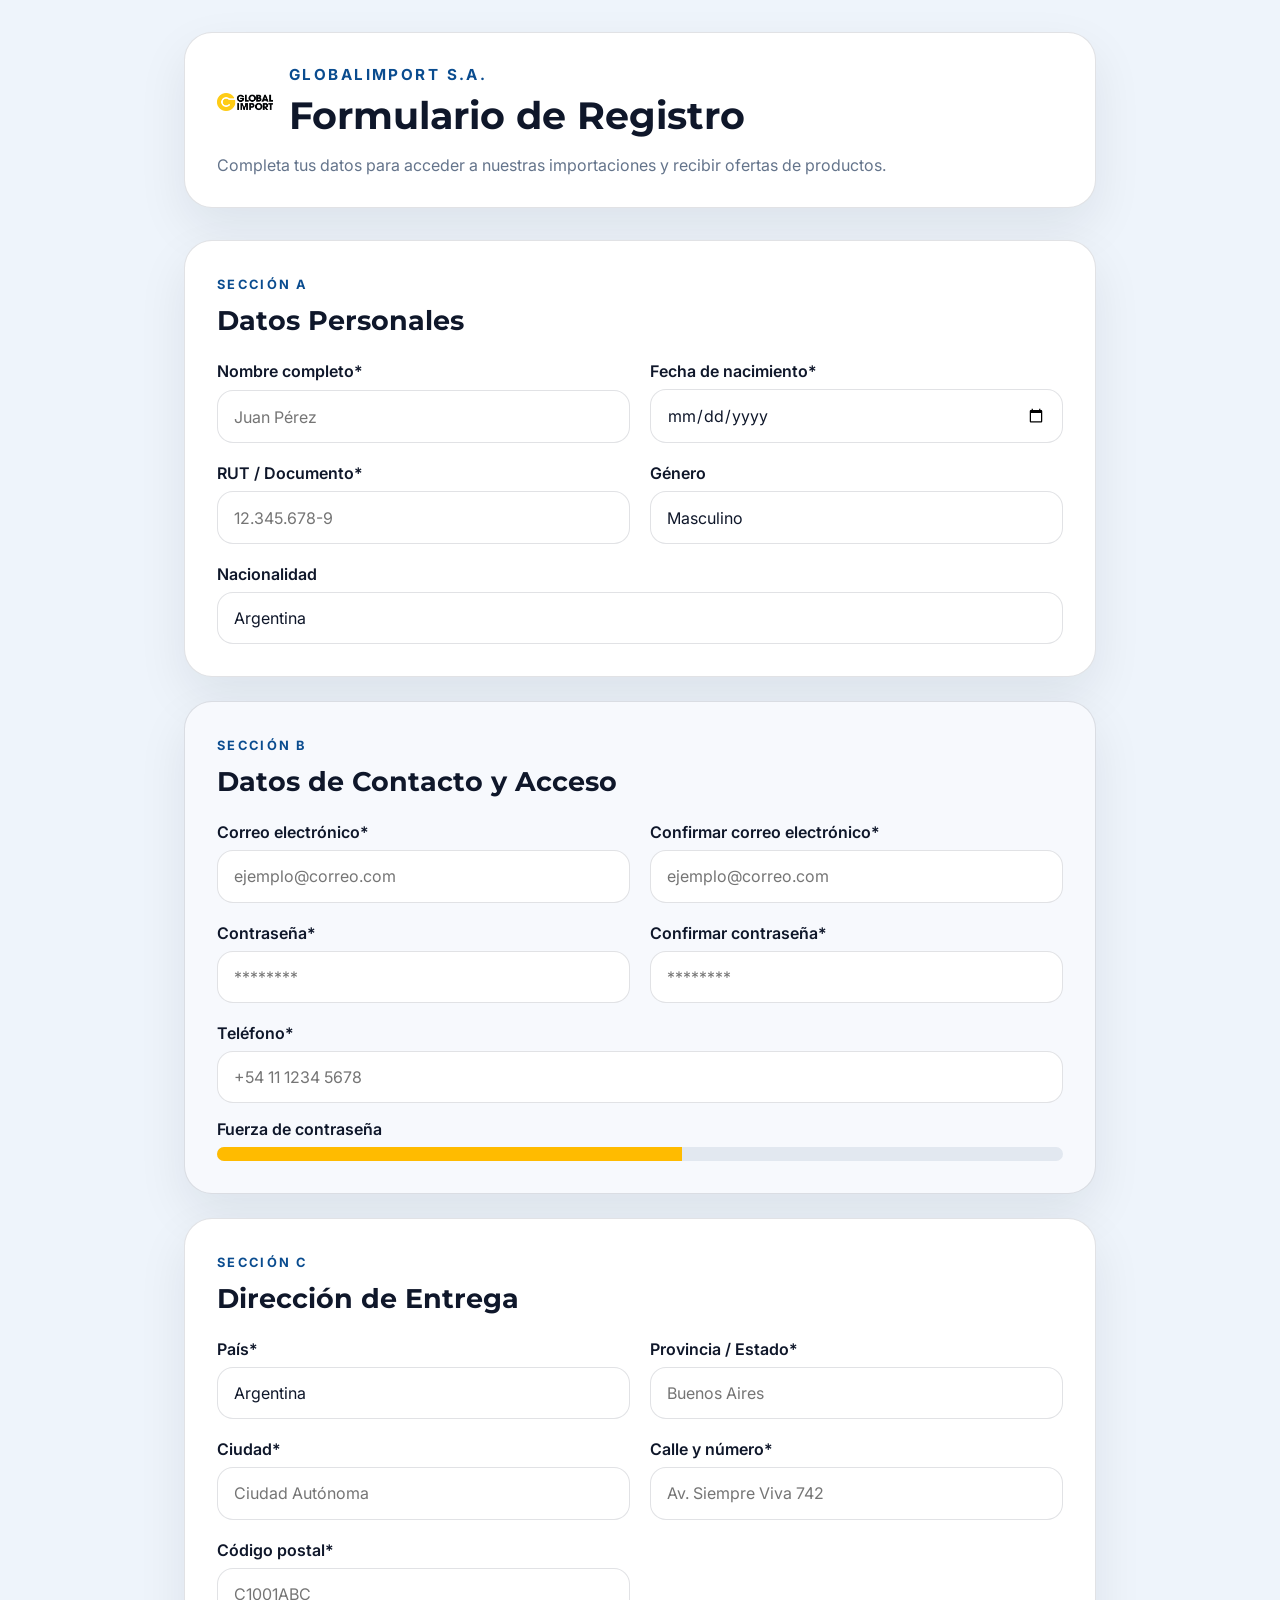
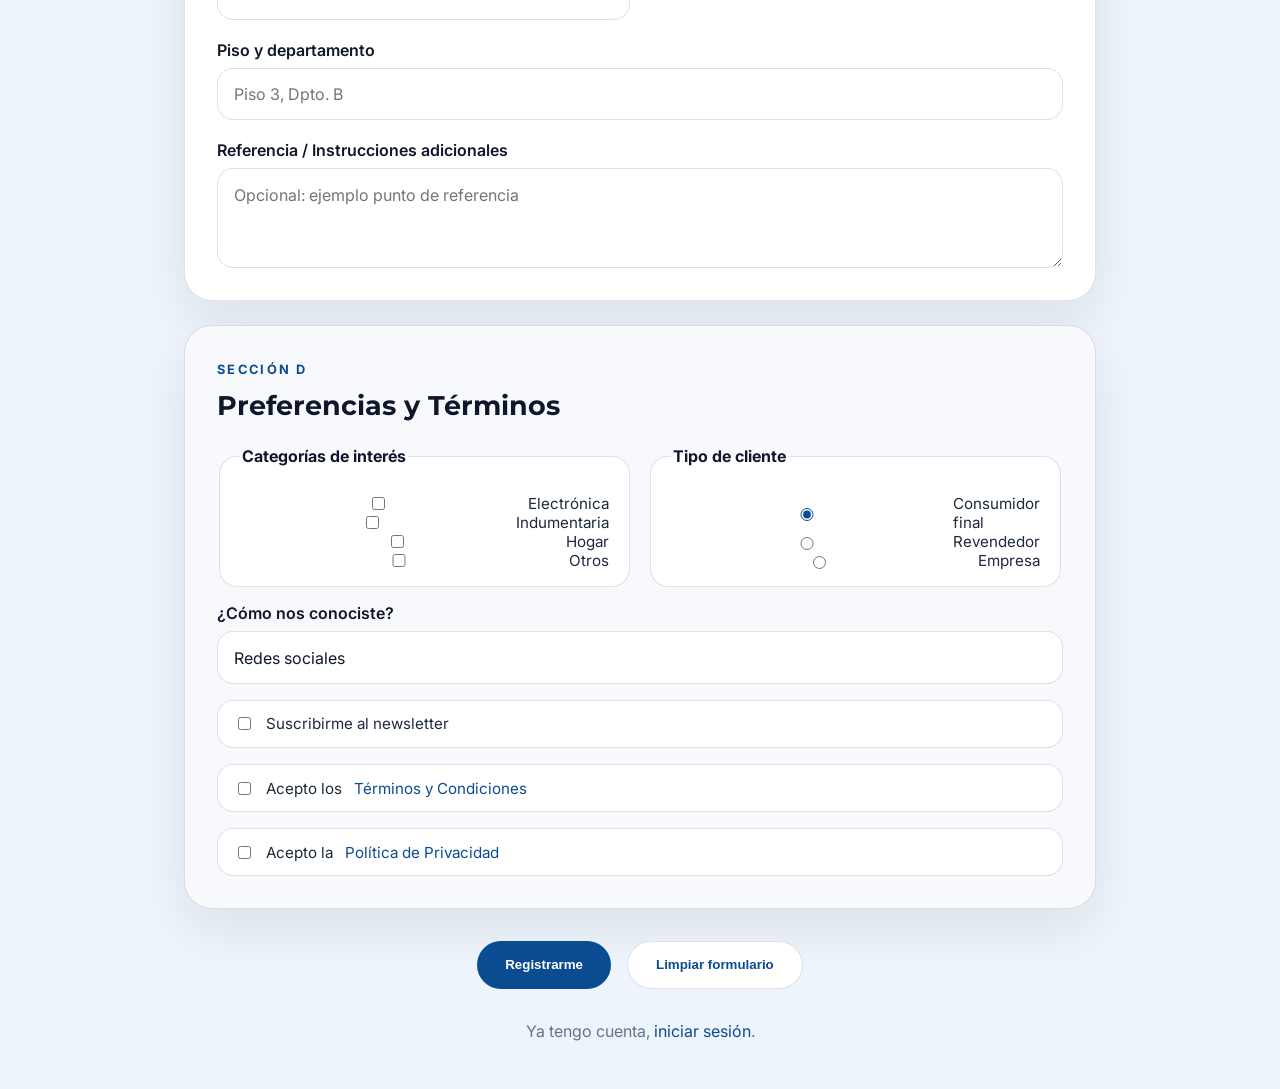
==== registro.html @ d41f2938 "Se agrego el registro del sitio web" ====
<!DOCTYPE html>
<html lang="es">
<head>
    <meta charset="UTF-8">
    <meta name="viewport" content="width=device-width, initial-scale=1.0">
    <title>Registro | GlobalImport S.A.</title>
    <link rel="preconnect" href="https://fonts.googleapis.com">
    <link rel="preconnect" href="https://fonts.gstatic.com" crossorigin>
    <link href="https://fonts.googleapis.com/css2?family=Inter:wght@400;500;600;700&family=Montserrat:wght@500;600;700&display=swap" rel="stylesheet">
    <link rel="stylesheet" href="registro.css">
</head>
<body>
    <div class="page-shell">
        <header class="form-header">
            <div class="brand">
                <img src="assets/imagenes/logo.png" alt="Logo GlobalImport">
                <div>
                    <p class="brand-label">GlobalImport S.A.</p>
                    <h1>Formulario de Registro</h1>
                </div>
            </div>
            <p class="form-intro">Completa tus datos para acceder a nuestras importaciones y recibir ofertas de productos.</p>
        </header>

        <form class="register-form" action="#" method="post" novalidate>
            <section class="form-section">
                <div class="section-heading">
                    <span>Sección A</span>
                    <h2>Datos Personales</h2>
                </div>
                <div class="fields-grid">
                    <label class="field-group">
                        <span>Nombre completo*</span>
                        <input type="text" name="nombre" required placeholder="Juan Pérez" />
                    </label>
                    <label class="field-group">
                        <span>Fecha de nacimiento*</span>
                        <input type="date" name="nacimiento" required />
                    </label>
                    <label class="field-group">
                        <span>RUT / Documento*</span>
                        <input type="text" name="documento" required placeholder="12.345.678-9" />
                    </label>
                    <label class="field-group">
                        <span>Género</span>
                        <select name="genero">
                            <option value="masculino">Masculino</option>
                            <option value="femenino">Femenino</option>
                            <option value="no-binario">No binario</option>
                            <option value="prefiero-no-decir">Prefiero no decir</option>
                        </select>
                    </label>
                    <label class="field-group full-width">
                        <span>Nacionalidad</span>
                        <select name="nacionalidad">
                            <option value="argentina">Argentina</option>
                            <option value="chile">Chile</option>
                            <option value="brasil">Brasil</option>
                            <option value="uruguay">Uruguay</option>
                            <option value="paraguay">Paraguay</option>
                            <option value="mexico">México</option>
                            <option value="peru">Perú</option>
                            <option value="colombia">Colombia</option>
                        </select>
                    </label>
                </div>
            </section>

            <section class="form-section alternate">
                <div class="section-heading">
                    <span>Sección B</span>
                    <h2>Datos de Contacto y Acceso</h2>
                </div>
                <div class="fields-grid">
                    <label class="field-group">
                        <span>Correo electrónico*</span>
                        <input type="email" name="email" required placeholder="ejemplo@correo.com" />
                    </label>
                    <label class="field-group">
                        <span>Confirmar correo electrónico*</span>
                        <input type="email" name="email_confirm" required placeholder="ejemplo@correo.com" />
                    </label>
                    <label class="field-group">
                        <span>Contraseña*</span>
                        <input type="password" name="password" required placeholder="********" />
                    </label>
                    <label class="field-group">
                        <span>Confirmar contraseña*</span>
                        <input type="password" name="password_confirm" required placeholder="********" />
                    </label>
                    <label class="field-group full-width">
                        <span>Teléfono*</span>
                        <input type="tel" name="telefono" required placeholder="+54 11 1234 5678" />
                    </label>
                </div>
                <div class="strength-indicator">
                    <p>Fuerza de contraseña</p>
                    <div class="strength-bar">
                        <span class="strength-fill"></span>
                    </div>
                </div>
            </section>

            <section class="form-section">
                <div class="section-heading">
                    <span>Sección C</span>
                    <h2>Dirección de Entrega</h2>
                </div>
                <div class="fields-grid">
                    <label class="field-group">
                        <span>País*</span>
                        <select name="pais" required>
                            <option value="argentina">Argentina</option>
                            <option value="chile">Chile</option>
                            <option value="brasil">Brasil</option>
                            <option value="uruguay">Uruguay</option>
                            <option value="paraguay">Paraguay</option>
                            <option value="mexico">México</option>
                            <option value="peru">Perú</option>
                            <option value="colombia">Colombia</option>
                        </select>
                    </label>
                    <label class="field-group">
                        <span>Provincia / Estado*</span>
                        <input type="text" name="provincia" required placeholder="Buenos Aires" />
                    </label>
                    <label class="field-group">
                        <span>Ciudad*</span>
                        <input type="text" name="ciudad" required placeholder="Ciudad Autónoma" />
                    </label>
                    <label class="field-group">
                        <span>Calle y número*</span>
                        <input type="text" name="calle" required placeholder="Av. Siempre Viva 742" />
                    </label>
                    <label class="field-group">
                        <span>Código postal*</span>
                        <input type="text" name="codigo_postal" required placeholder="C1001ABC" />
                    </label>
                    <label class="field-group full-width">
                        <span>Piso y departamento</span>
                        <input type="text" name="piso_departamento" placeholder="Piso 3, Dpto. B" />
                    </label>
                    <label class="field-group full-width">
                        <span>Referencia / Instrucciones adicionales</span>
                        <textarea name="referencia" maxlength="200" placeholder="Opcional: ejemplo punto de referencia"></textarea>
                    </label>
                </div>
            </section>

            <section class="form-section alternate">
                <div class="section-heading">
                    <span>Sección D</span>
                    <h2>Preferencias y Términos</h2>
                </div>
                <div class="fields-grid checkbox-grid">
                    <fieldset class="checkbox-group">
                        <legend>Categorías de interés</legend>
                        <label><input type="checkbox" name="categoria" value="electronica"> Electrónica</label>
                        <label><input type="checkbox" name="categoria" value="indumentaria"> Indumentaria</label>
                        <label><input type="checkbox" name="categoria" value="hogar"> Hogar</label>
                        <label><input type="checkbox" name="categoria" value="otros"> Otros</label>
                    </fieldset>
                    <fieldset class="checkbox-group">
                        <legend>Tipo de cliente</legend>
                        <label><input type="radio" name="cliente" value="consumidor" checked> Consumidor final</label>
                        <label><input type="radio" name="cliente" value="revendedor"> Revendedor</label>
                        <label><input type="radio" name="cliente" value="empresa"> Empresa</label>
                    </fieldset>
                    <label class="field-group full-width">
                        <span>¿Cómo nos conociste?</span>
                        <select name="conociste">
                            <option value="redes-sociales">Redes sociales</option>
                            <option value="recomendacion">Recomendación</option>
                            <option value="busqueda-web">Búsqueda web</option>
                            <option value="publicidad">Publicidad</option>
                            <option value="otro">Otro</option>
                        </select>
                    </label>
                    <label class="checkbox-inline"><input type="checkbox" name="newsletter"> Suscribirme al newsletter</label>
                    <label class="checkbox-inline"><input type="checkbox" name="terminos" required> Acepto los <a href="#">Términos y Condiciones</a></label>
                    <label class="checkbox-inline"><input type="checkbox" name="privacidad" required> Acepto la <a href="#">Política de Privacidad</a></label>
                </div>
            </section>

            <div class="form-actions">
                <button type="submit" class="btn-primary">Registrarme</button>
                <button type="reset" class="btn-secondary">Limpiar formulario</button>
            </div>

            <p class="login-link">Ya tengo cuenta, <a href="#">iniciar sesión</a>.</p>
        </form>
    </div>
</body>
</html>
---- registro.css ----
:root {
    --color-primary: #0a4c8f;
    --color-secondary: #ffbb00;
    --color-surface: #ffffff;
    --color-muted: #64748b;
    --color-border: rgba(15, 23, 42, 0.12);
    --color-bg: #eef4fb;
    --color-alt: #f7f9fd;
    --shadow: 0 20px 50px rgba(15, 23, 42, 0.08);
    --font-sans: "Inter", sans-serif;
    --font-display: "Montserrat", sans-serif;
}

* {
    box-sizing: border-box;
}

html, body {
    margin: 0;
    padding: 0;
    background: var(--color-bg);
    font-family: var(--font-sans);
    color: #0f172a;
}

body {
    min-height: 100vh;
}

img {
    max-width: 100%;
    display: block;
}

a {
    color: var(--color-primary);
    text-decoration: none;
}

a:hover {
    text-decoration: underline;
}

.page-shell {
    max-width: 960px;
    margin: 0 auto;
    padding: 2rem 1.5rem 3rem;
}

.form-header {
    background: var(--color-surface);
    border: 1px solid var(--color-border);
    border-radius: 28px;
    padding: 2rem;
    box-shadow: var(--shadow);
    margin-bottom: 2rem;
}

.brand {
    display: flex;
    align-items: center;
    gap: 1rem;
}

.brand img {
    width: 56px;
    height: 56px;
    object-fit: contain;
}

.brand-label {
    margin: 0;
    font-size: 0.95rem;
    color: var(--color-primary);
    text-transform: uppercase;
    letter-spacing: 0.16em;
    font-weight: 700;
}

.form-header h1 {
    margin: 0.5rem 0 0;
    font-family: var(--font-display);
    font-size: clamp(2rem, 3vw, 2.6rem);
}

.form-intro {
    margin: 1rem 0 0;
    color: var(--color-muted);
    max-width: 680px;
}

.register-form {
    display: grid;
    gap: 1.5rem;
}

.form-section {
    background: var(--color-surface);
    border: 1px solid var(--color-border);
    border-radius: 28px;
    padding: 2rem;
    box-shadow: var(--shadow);
}

.form-section.alternate {
    background: var(--color-alt);
}

.section-heading span {
    display: inline-block;
    margin-bottom: 0.75rem;
    color: var(--color-primary);
    font-weight: 700;
    text-transform: uppercase;
    letter-spacing: 0.18em;
    font-size: 0.8rem;
}

.section-heading h2 {
    margin: 0;
    font-family: var(--font-display);
    font-size: 1.7rem;
}

.fields-grid {
    display: grid;
    gap: 1.25rem;
    grid-template-columns: repeat(2, minmax(0, 1fr));
    margin-top: 1.5rem;
}

.field-group {
    display: grid;
    gap: 0.5rem;
}

.field-group.full-width {
    grid-column: 1 / -1;
}

.field-group span {
    font-weight: 600;
}

input,
select,
textarea {
    width: 100%;
    padding: 0.95rem 1rem;
    border: 1px solid var(--color-border);
    border-radius: 16px;
    background: #fff;
    color: #0f172a;
    font: inherit;
}

textarea {
    min-height: 100px;
    resize: vertical;
}

select {
    appearance: none;
}

.checkbox-grid {
    display: grid;
    gap: 1rem;
    grid-template-columns: repeat(2, minmax(0, 1fr));
    margin-top: 1.5rem;
}

.checkbox-group {
    border: 1px solid var(--color-border);
    border-radius: 18px;
    padding: 1rem 1.25rem;
    background: #fff;
}

.checkbox-group legend {
    font-weight: 700;
    margin-bottom: 0.75rem;
}

.checkbox-group label,
.checkbox-inline {
    display: flex;
    align-items: center;
    gap: 0.75rem;
    font-size: 0.95rem;
    color: #1e293b;
}

.checkbox-inline {
    grid-column: 1 / -1;
    padding: 0.85rem 1rem;
    border: 1px solid var(--color-border);
    border-radius: 16px;
    background: #fff;
}

.checkbox-inline input {
    width: auto;
}

.checkbox-group input,
.checkbox-inline input {
    accent-color: var(--color-primary);
}

.strength-indicator {
    margin-top: 1rem;
    display: grid;
    gap: 0.5rem;
}

.strength-indicator p {
    margin: 0;
    font-weight: 600;
}

.strength-bar {
    width: 100%;
    height: 0.85rem;
    border-radius: 999px;
    background: #e2e8f0;
    overflow: hidden;
}

.strength-fill {
    display: block;
    width: 55%;
    height: 100%;
    background: var(--color-secondary);
}

.form-actions {
    display: flex;
    justify-content: center;
    gap: 1rem;
    flex-wrap: wrap;
    margin-top: 0.5rem;
}

button {
    border: none;
    border-radius: 999px;
    padding: 0.95rem 1.75rem;
    cursor: pointer;
    font-weight: 700;
}

.btn-primary {
    background: var(--color-primary);
    color: #fff;
}

.btn-secondary {
    background: #fff;
    color: var(--color-primary);
    border: 1px solid var(--color-border);
}

.login-link {
    text-align: center;
    margin: 0.5rem 0 0;
    color: var(--color-muted);
}

@media (max-width: 820px) {
    .fields-grid,
    .checkbox-grid {
        grid-template-columns: 1fr;
    }

    .form-section {
        padding: 1.5rem;
    }
}

@media (max-width: 520px) {
    .page-shell {
        padding: 1.5rem 1rem 2rem;
    }

    .form-header,
    .form-section {
        border-radius: 22px;
    }

    .brand {
        flex-direction: column;
        align-items: flex-start;
    }
}
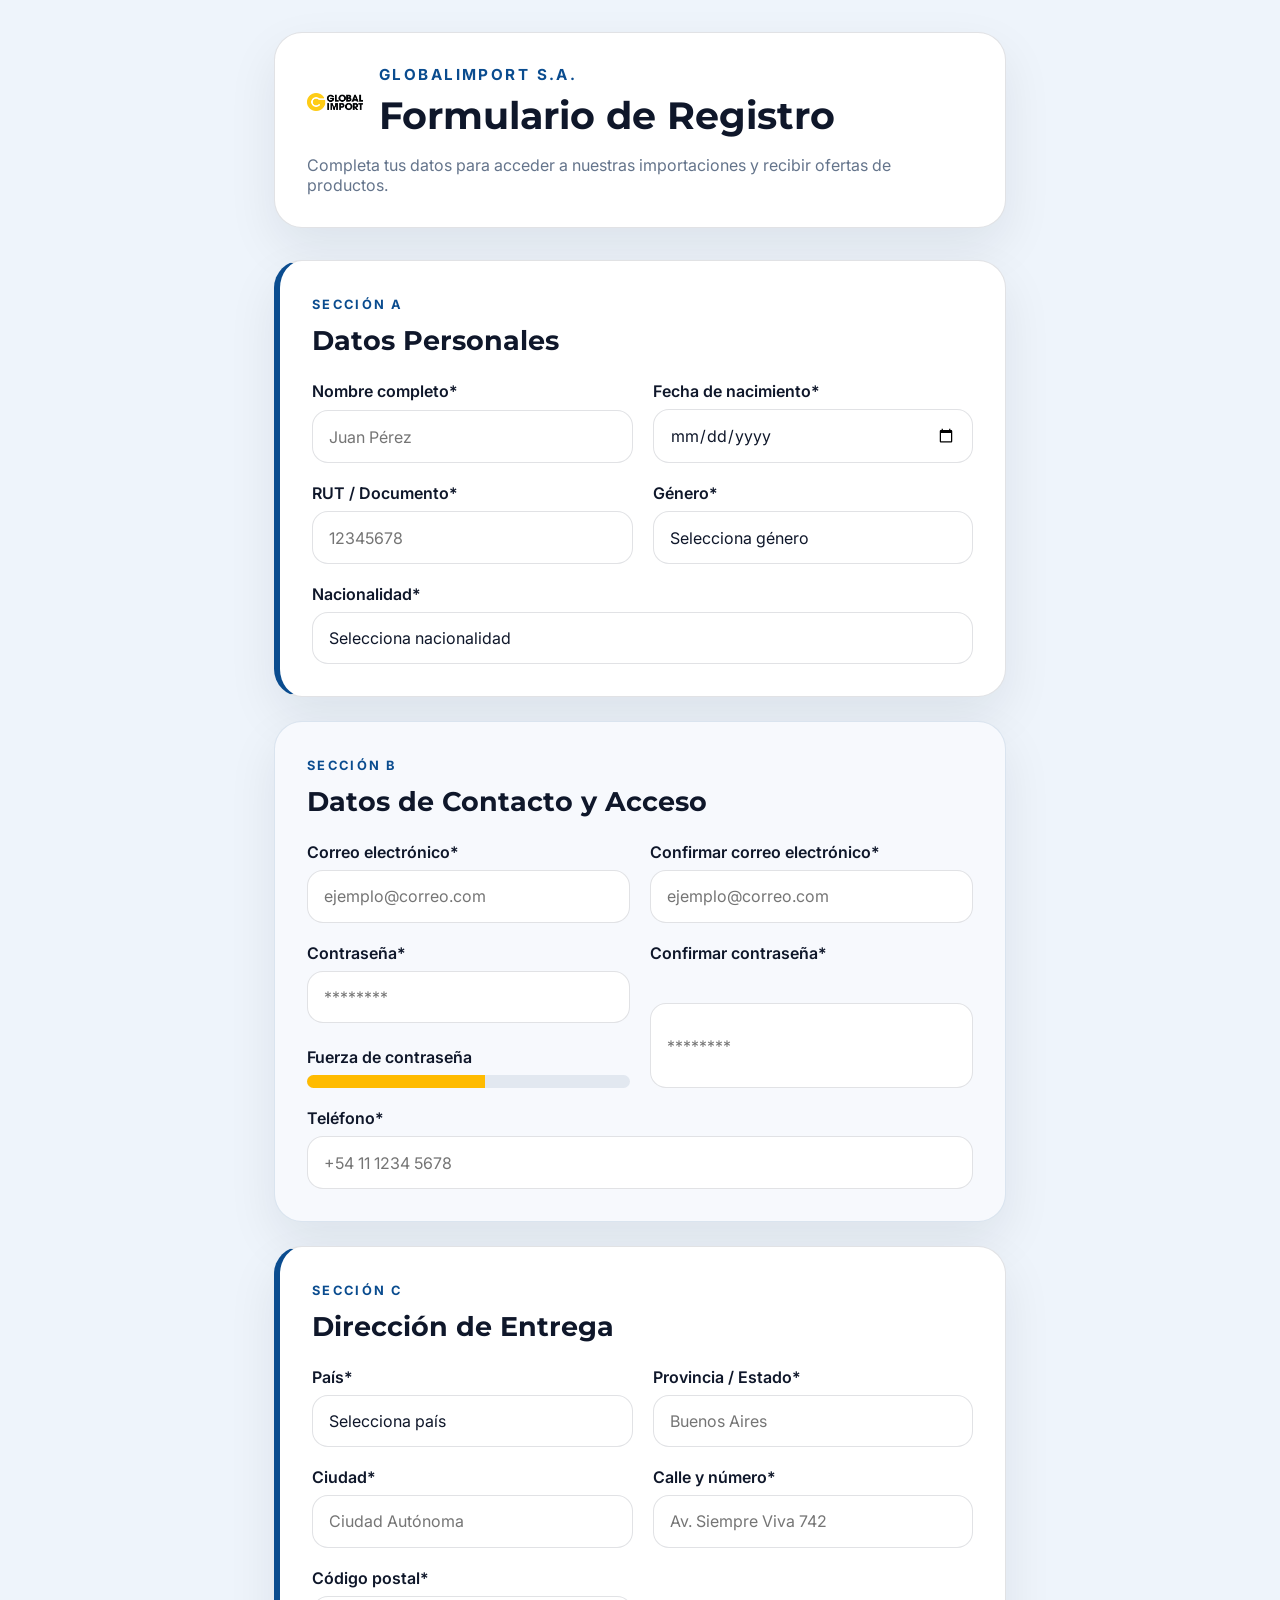
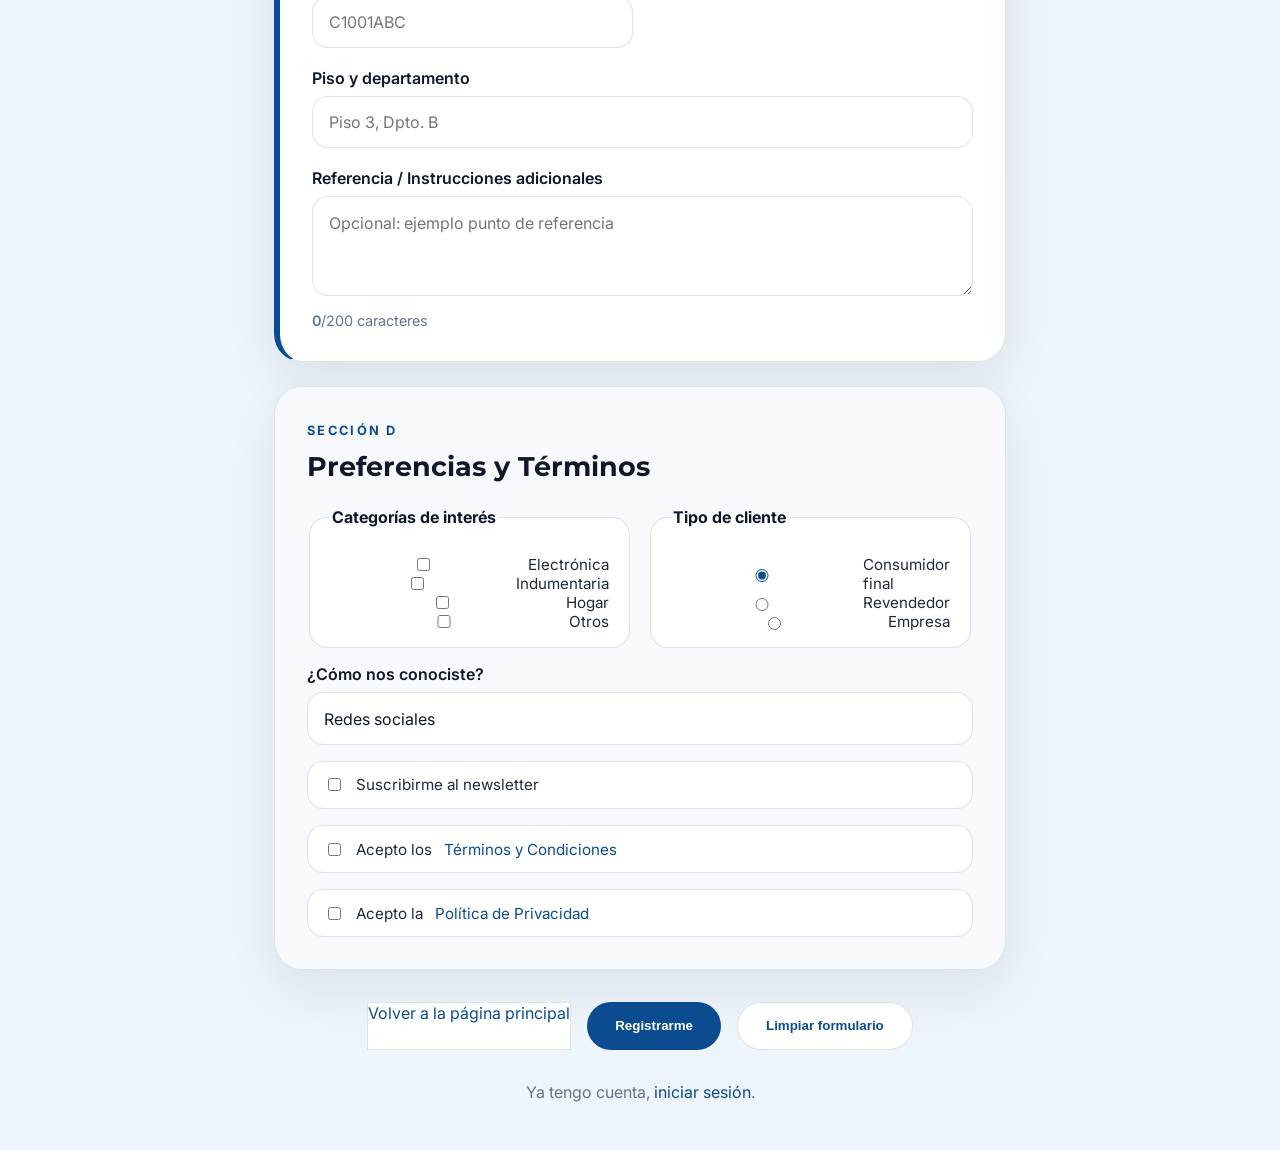
==== commit 79df5837: "Se agregaron validaciones a la pagina" ====
--- a/registro.html
+++ b/registro.html
@@ -39,11 +39,12 @@
                     </label>
                     <label class="field-group">
                         <span>RUT / Documento*</span>
-                        <input type="text" name="documento" required placeholder="12.345.678-9" />
-                    </label>
-                    <label class="field-group">
-                        <span>Género</span>
-                        <select name="genero">
+                        <input type="text" name="documento" required placeholder="12345678" />
+                    </label>
+                    <label class="field-group">
+                        <span>Género*</span>
+                        <select name="genero" required>
+                            <option value="" disabled selected>Selecciona género</option>
                             <option value="masculino">Masculino</option>
                             <option value="femenino">Femenino</option>
                             <option value="no-binario">No binario</option>
@@ -51,8 +52,9 @@
                         </select>
                     </label>
                     <label class="field-group full-width">
-                        <span>Nacionalidad</span>
-                        <select name="nacionalidad">
+                        <span>Nacionalidad*</span>
+                        <select name="nacionalidad" required>
+                            <option value="" disabled selected>Selecciona nacionalidad</option>
                             <option value="argentina">Argentina</option>
                             <option value="chile">Chile</option>
                             <option value="brasil">Brasil</option>
@@ -83,6 +85,12 @@
                     <label class="field-group">
                         <span>Contraseña*</span>
                         <input type="password" name="password" required placeholder="********" />
+                        <div class="strength-indicator">
+                            <p>Fuerza de contraseña</p>
+                            <div class="strength-bar">
+                                <span class="strength-fill"></span>
+                            </div>
+                        </div>
                     </label>
                     <label class="field-group">
                         <span>Confirmar contraseña*</span>
@@ -93,12 +101,6 @@
                         <input type="tel" name="telefono" required placeholder="+54 11 1234 5678" />
                     </label>
                 </div>
-                <div class="strength-indicator">
-                    <p>Fuerza de contraseña</p>
-                    <div class="strength-bar">
-                        <span class="strength-fill"></span>
-                    </div>
-                </div>
             </section>
 
             <section class="form-section">
@@ -110,6 +112,7 @@
                     <label class="field-group">
                         <span>País*</span>
                         <select name="pais" required>
+                            <option value="" disabled selected>Selecciona país</option>
                             <option value="argentina">Argentina</option>
                             <option value="chile">Chile</option>
                             <option value="brasil">Brasil</option>
@@ -143,6 +146,7 @@
                     <label class="field-group full-width">
                         <span>Referencia / Instrucciones adicionales</span>
                         <textarea name="referencia" maxlength="200" placeholder="Opcional: ejemplo punto de referencia"></textarea>
+                        <p class="field-hint"><span class="char-count">0</span>/200 caracteres</p>
                     </label>
                 </div>
             </section>
@@ -183,6 +187,7 @@
             </section>
 
             <div class="form-actions">
+                <a href="index.html" class="btn-secondary">Volver a la página principal</a>
                 <button type="submit" class="btn-primary">Registrarme</button>
                 <button type="reset" class="btn-secondary">Limpiar formulario</button>
             </div>
@@ -190,5 +195,6 @@
             <p class="login-link">Ya tengo cuenta, <a href="#">iniciar sesión</a>.</p>
         </form>
     </div>
+    <script src="validaciones.js" defer></script>
 </body>
 </html>
--- a/registro.css
+++ b/registro.css
@@ -42,7 +42,7 @@
 }
 
 .page-shell {
-    max-width: 960px;
+    max-width: 780px;
     margin: 0 auto;
     padding: 2rem 1.5rem 3rem;
 }
@@ -104,6 +104,11 @@
 
 .form-section.alternate {
     background: var(--color-alt);
+    border-color: rgba(10, 76, 143, 0.12);
+}
+
+.form-section:not(.alternate) {
+    border-left: 6px solid var(--color-primary);
 }
 
 .section-heading span {
@@ -152,6 +157,21 @@
     background: #fff;
     color: #0f172a;
     font: inherit;
+    transition: border-color 0.2s ease, box-shadow 0.2s ease;
+}
+
+input:focus,
+select:focus,
+textarea:focus {
+    outline: none;
+    border-color: var(--color-primary);
+    box-shadow: 0 0 0 4px rgba(10, 76, 143, 0.12);
+}
+
+.input-error,
+.textarea-error,
+.select-error {
+    border-color: #dc2626;
 }
 
 textarea {
@@ -208,6 +228,26 @@
     accent-color: var(--color-primary);
 }
 
+.input-error {
+    border-color: #dc2626 !important;
+}
+
+.checkbox-error {
+    border-color: #dc2626 !important;
+}
+
+.error-message {
+    color: #dc2626;
+    font-size: 0.92rem;
+    margin-top: 0.35rem;
+}
+
+.field-hint {
+    margin: 0.5rem 0 0;
+    font-size: 0.9rem;
+    color: var(--color-muted);
+}
+
 .strength-indicator {
     margin-top: 1rem;
     display: grid;
@@ -268,6 +308,10 @@
 }
 
 @media (max-width: 820px) {
+    .page-shell {
+        padding: 1.5rem 1rem 2rem;
+    }
+
     .fields-grid,
     .checkbox-grid {
         grid-template-columns: 1fr;
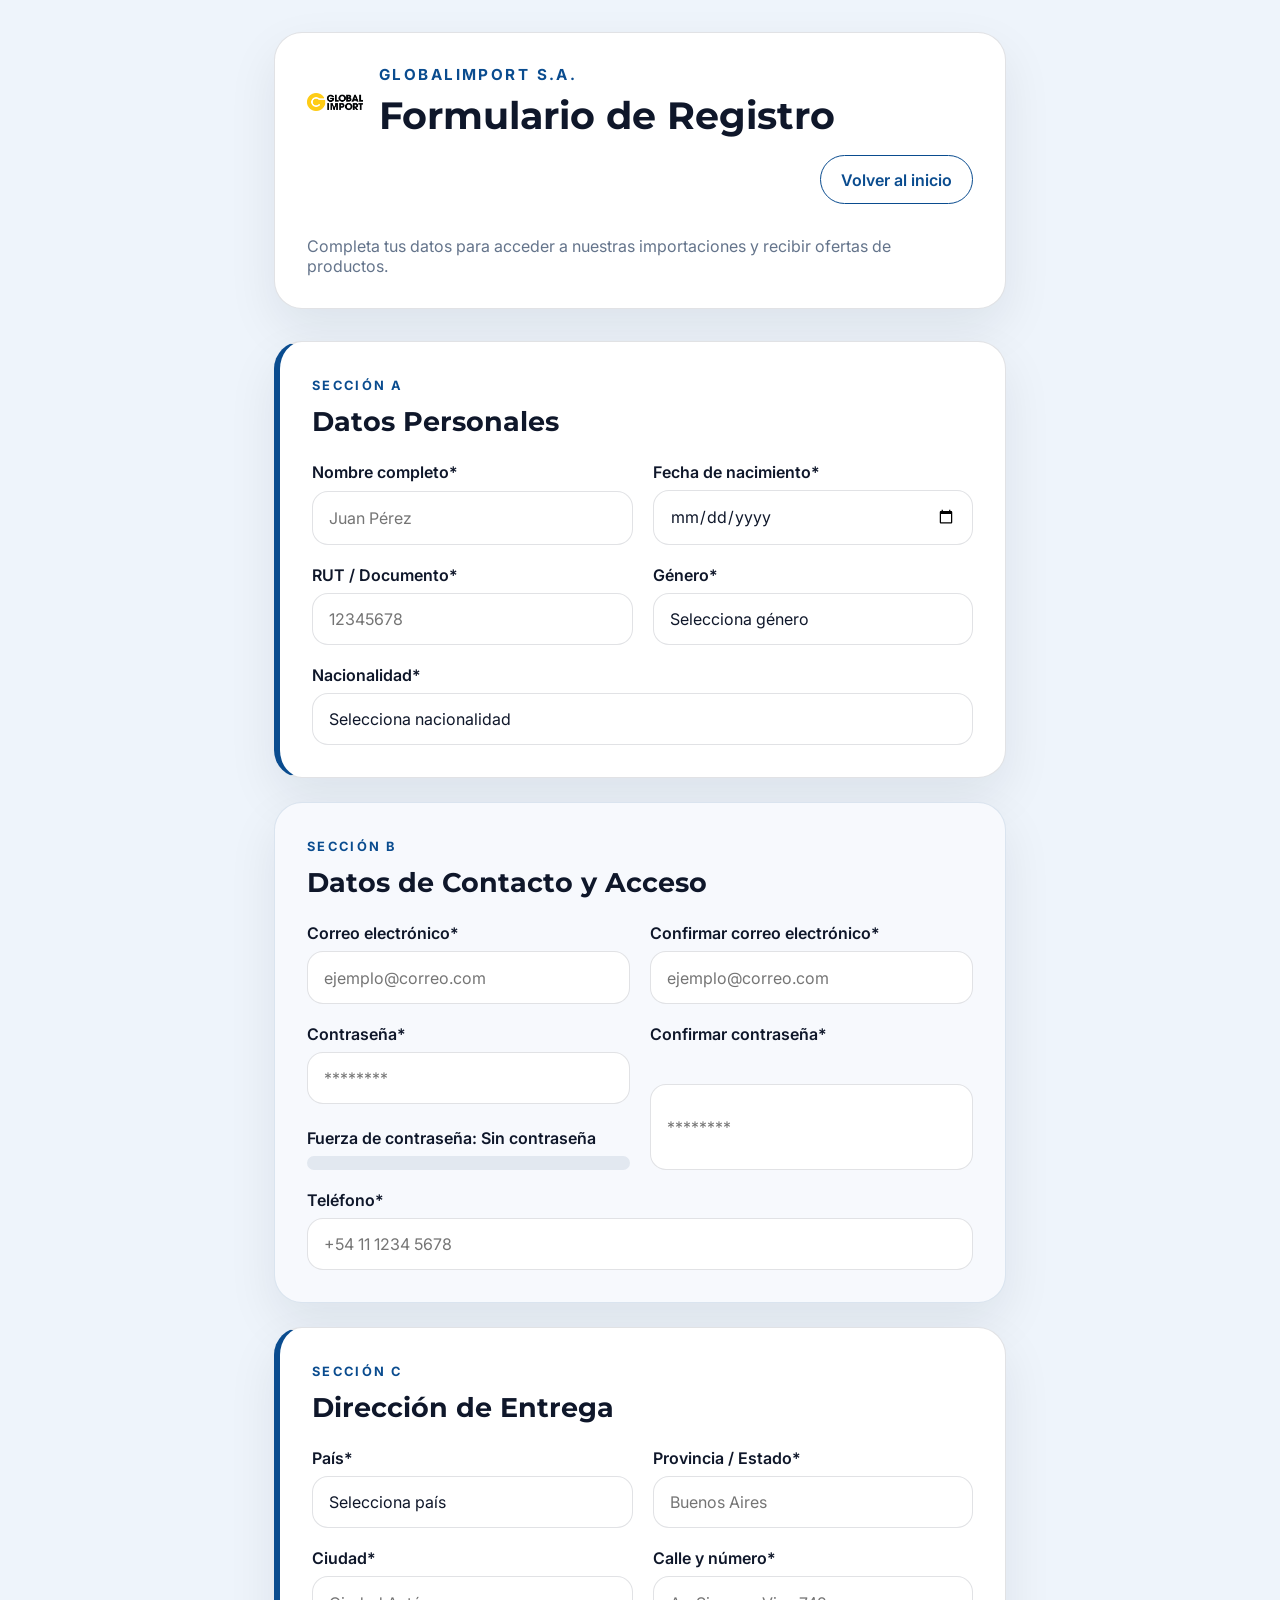
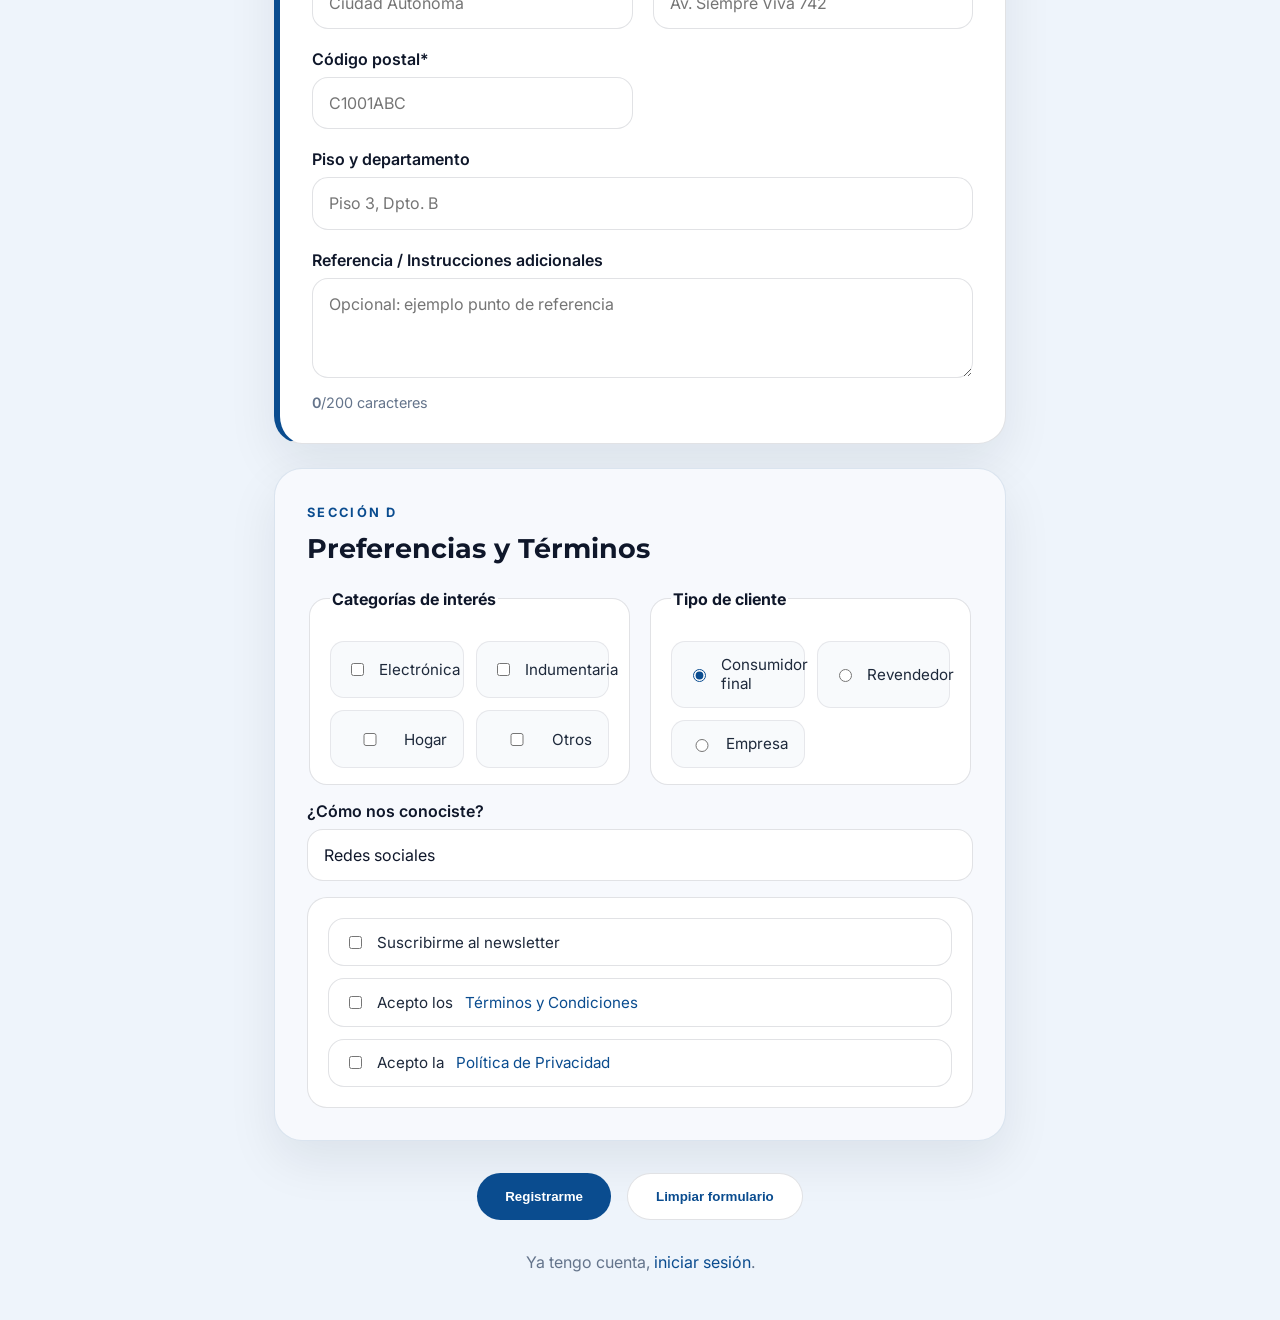
==== commit aef9f17d: "Se mejoro el registro" ====
--- a/registro.html
+++ b/registro.html
@@ -19,6 +19,9 @@
                     <h1>Formulario de Registro</h1>
                 </div>
             </div>
+            <div class="header-actions">
+                <a href="index.html" class="btn-back">Volver al inicio</a>
+            </div>
             <p class="form-intro">Completa tus datos para acceder a nuestras importaciones y recibir ofertas de productos.</p>
         </header>
 
@@ -180,6 +183,8 @@
                             <option value="otro">Otro</option>
                         </select>
                     </label>
+                </div>
+                <div class="terms-group">
                     <label class="checkbox-inline"><input type="checkbox" name="newsletter"> Suscribirme al newsletter</label>
                     <label class="checkbox-inline"><input type="checkbox" name="terminos" required> Acepto los <a href="#">Términos y Condiciones</a></label>
                     <label class="checkbox-inline"><input type="checkbox" name="privacidad" required> Acepto la <a href="#">Política de Privacidad</a></label>
@@ -187,7 +192,6 @@
             </section>
 
             <div class="form-actions">
-                <a href="index.html" class="btn-secondary">Volver a la página principal</a>
                 <button type="submit" class="btn-primary">Registrarme</button>
                 <button type="reset" class="btn-secondary">Limpiar formulario</button>
             </div>
--- a/registro.css
+++ b/registro.css
@@ -48,12 +48,36 @@
 }
 
 .form-header {
+    display: grid;
+    gap: 1rem;
     background: var(--color-surface);
     border: 1px solid var(--color-border);
     border-radius: 28px;
     padding: 2rem;
     box-shadow: var(--shadow);
     margin-bottom: 2rem;
+}
+
+.header-actions {
+    display: flex;
+    justify-content: flex-end;
+}
+
+.btn-back {
+    display: inline-flex;
+    align-items: center;
+    justify-content: center;
+    padding: 0.85rem 1.25rem;
+    border-radius: 999px;
+    background: transparent;
+    border: 1px solid var(--color-primary);
+    color: var(--color-primary);
+    text-decoration: none;
+    font-weight: 600;
+}
+
+.btn-back:hover {
+    background: rgba(10, 76, 143, 0.08);
 }
 
 .brand {
@@ -191,6 +215,9 @@
 }
 
 .checkbox-group {
+    display: grid;
+    grid-template-columns: repeat(2, minmax(0, 1fr));
+    gap: 0.75rem;
     border: 1px solid var(--color-border);
     border-radius: 18px;
     padding: 1rem 1.25rem;
@@ -199,24 +226,54 @@
 
 .checkbox-group legend {
     font-weight: 700;
-    margin-bottom: 0.75rem;
-}
-
-.checkbox-group label,
-.checkbox-inline {
+    margin-bottom: 1rem;
+    grid-column: 1 / -1;
+}
+
+.checkbox-group label {
     display: flex;
     align-items: center;
     gap: 0.75rem;
     font-size: 0.95rem;
     color: #1e293b;
+    padding: 0.85rem 1rem;
+    border: 1px solid rgba(15, 23, 42, 0.08);
+    border-radius: 14px;
+    background: #f8fafc;
 }
 
 .checkbox-inline {
-    grid-column: 1 / -1;
+    display: flex;
+    align-items: center;
+    gap: 0.75rem;
+    font-size: 0.95rem;
+    color: #1e293b;
     padding: 0.85rem 1rem;
     border: 1px solid var(--color-border);
     border-radius: 16px;
     background: #fff;
+}
+
+.checkbox-inline {
+    display: flex;
+    align-items: center;
+    gap: 0.75rem;
+    font-size: 0.95rem;
+    color: #1e293b;
+    padding: 0.85rem 1rem;
+    border: 1px solid var(--color-border);
+    border-radius: 16px;
+    background: #fff;
+}
+
+.terms-group {
+    display: grid;
+    gap: 0.75rem;
+    margin-top: 1rem;
+    padding: 1.25rem;
+    background: #fff;
+    border: 1px solid var(--color-border);
+    border-radius: 20px;
 }
 
 .checkbox-inline input {
